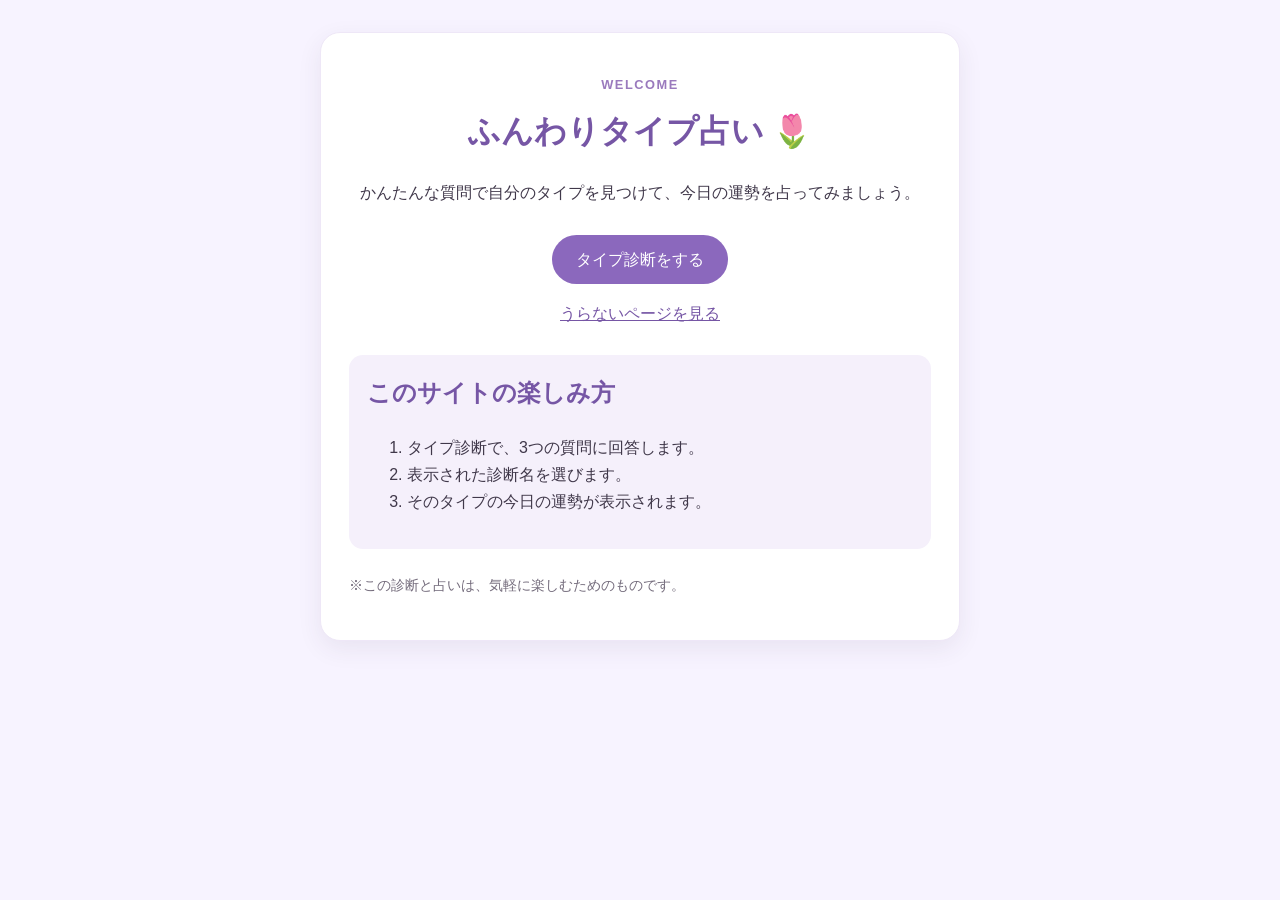
==== fortune-type-site/index.html @ b588c643 "ふんわりタイプうらない" ====
<!DOCTYPE html>
<html lang="ja">
<head>
  <meta charset="UTF-8">
  <meta name="viewport" content="width=device-width, initial-scale=1">
  <title>ふんわりタイプ占い</title>
  <link rel="stylesheet" href="css/style.css">
</head>
<body>
  <main class="card">
    <p class="eyebrow">WELCOME</p>
    <h1>ふんわりタイプ占い 🌷</h1>
    <p class="intro">
      かんたんな質問で自分のタイプを見つけて、今日の運勢を占ってみましょう。
    </p>

    <nav class="page-links" aria-label="ページ一覧">
      <a class="button" href="diagnosis.html">タイプ診断をする</a>
      <a class="text-link" href="fortune.html">うらないページを見る</a>
    </nav>

    <section class="info">
      <h2>このサイトの楽しみ方</h2>
      <ol>
        <li>タイプ診断で、3つの質問に回答します。</li>
        <li>表示された診断名を選びます。</li>
        <li>そのタイプの今日の運勢が表示されます。</li>
      </ol>
    </section>

    <p class="note">
      ※この診断と占いは、気軽に楽しむためのものです。
    </p>
  </main>
</body>
</html>
---- fortune-type-site/css/style.css ----
* {
  box-sizing: border-box;
}

body {
  margin: 0;
  padding: 32px 16px;
  background: #f7f3ff;
  color: #40384a;
  font-family: sans-serif;
  line-height: 1.7;
}

.card {
  max-width: 640px;
  margin: 0 auto;
  padding: 28px;
  background: #fff;
  border: 1px solid #eee7f7;
  border-radius: 20px;
  box-shadow: 0 8px 24px rgba(64, 56, 74, 0.08);
}

.eyebrow {
  margin-bottom: 4px;
  color: #9a7abd;
  font-size: 0.8rem;
  font-weight: bold;
  letter-spacing: 0.12em;
  text-align: center;
}

h1,
h2 {
  color: #7656a5;
}

h1 {
  margin-top: 8px;
  text-align: center;
}

.intro {
  margin-bottom: 28px;
  text-align: center;
}

.page-links {
  display: grid;
  justify-items: center;
  gap: 16px;
  margin: 28px 0;
}

.button {
  display: inline-block;
  padding: 11px 24px;
  border: 0;
  border-radius: 999px;
  background: #8b68bd;
  color: #fff;
  font: inherit;
  text-align: center;
  text-decoration: none;
  cursor: pointer;
}

.button:hover {
  background: #72519f;
}

.text-link {
  color: #7656a5;
}

.info,
.result {
  margin-top: 24px;
  padding: 18px;
  border-radius: 14px;
  background: #f5f0fb;
}

.info h2,
.result h2 {
  margin-top: 0;
}

.question {
  margin: 18px 0;
  padding: 16px;
  border: 1px solid #e5dcef;
  border-radius: 12px;
}

.question legend {
  padding: 0 6px;
  font-weight: bold;
}

.question label {
  display: inline-block;
  margin: 8px 18px 0 0;
  cursor: pointer;
}

input[type="radio"] {
  accent-color: #8b68bd;
}

form > .button {
  display: block;
  margin: 24px auto;
}

.lucky-item {
  font-weight: bold;
}

.note {
  margin-top: 24px;
  color: #756d7d;
  font-size: 0.9rem;
}

.result-illustration {
  margin: 8px auto;
  font-size: 4.5rem;
  line-height: 1.3;
  text-align: center;
}

.result-title {
  margin: 8px 0;
  color: #7656a5;
  font-size: 1.8rem;
  text-align: center;
}

#result-text {
  text-align: center;
}

.fortune-result {
  text-align: center;
}

.fortune-type-label {
  margin-bottom: 0;
  color: #756d7d;
}

.type-illustration {
  margin: 4px 0;
  font-size: 4.5rem;
  line-height: 1.3;
}

.fortune-type-name {
  margin: 0 0 20px;
  font-size: 1.7rem;
}

.weather-box {
  display: inline-block;
  min-width: 150px;
  padding: 12px 24px;
  border-radius: 18px;
  background: #fff;
}

.weather-icon {
  font-size: 3.5rem;
  line-height: 1.2;
}

.weather-label {
  margin: 4px 0 0;
  color: #7656a5;
  font-weight: bold;
}

.fortune-message {
  margin: 22px 0 12px;
  font-size: 1.1rem;
}

@media (max-width: 480px) {
  .card {
    padding: 22px 18px;
  }
}
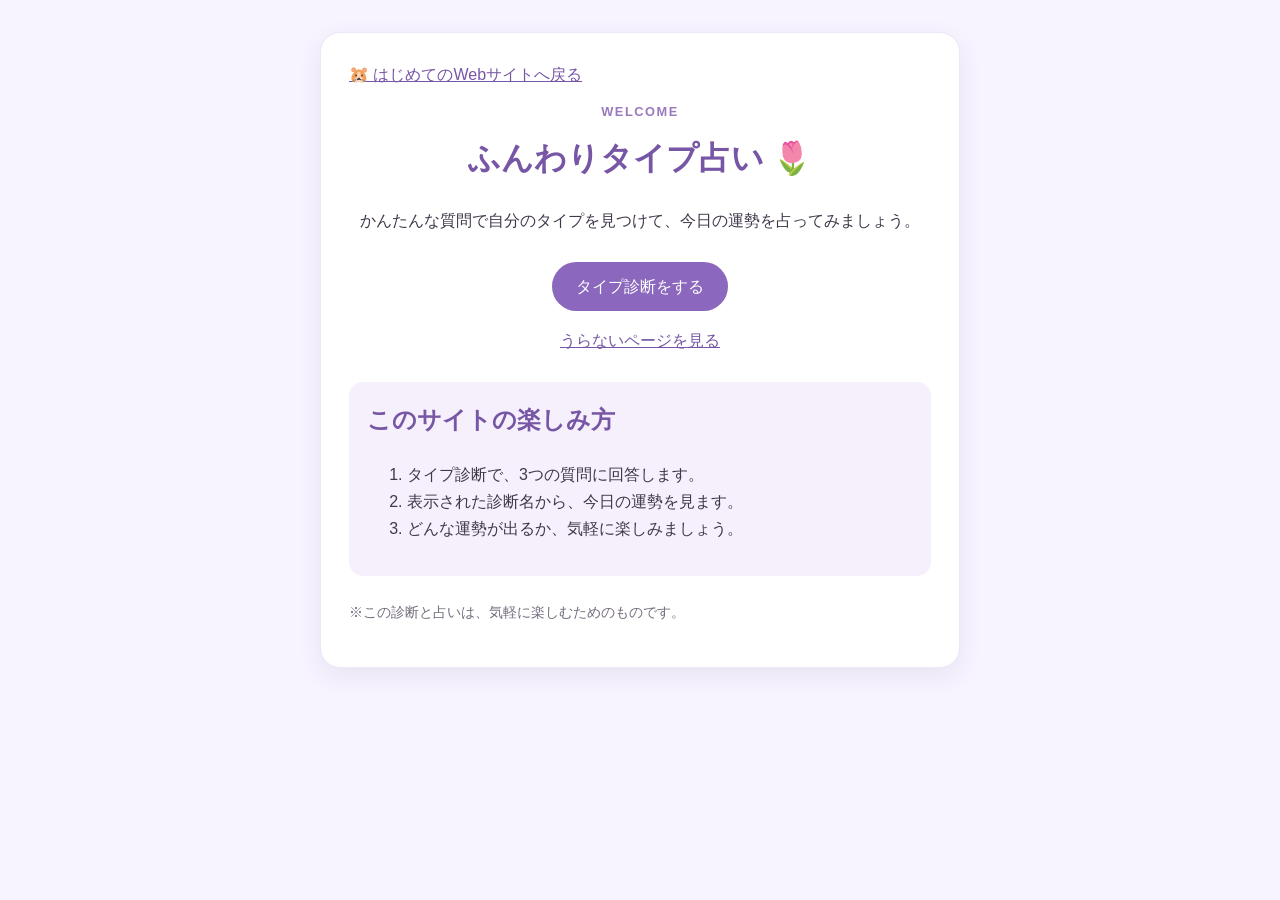
==== commit bbab878f: "更新" ====
--- a/fortune-type-site/index.html
+++ b/fortune-type-site/index.html
@@ -8,6 +8,8 @@
 </head>
 <body>
   <main class="card">
+    <a class="text-link" href="../index.html">🐹 はじめてのWebサイトへ戻る</a>
+
     <p class="eyebrow">WELCOME</p>
     <h1>ふんわりタイプ占い 🌷</h1>
     <p class="intro">
@@ -23,8 +25,8 @@
       <h2>このサイトの楽しみ方</h2>
       <ol>
         <li>タイプ診断で、3つの質問に回答します。</li>
-        <li>表示された診断名を選びます。</li>
-        <li>そのタイプの今日の運勢が表示されます。</li>
+        <li>表示された診断名から、今日の運勢を見ます。</li>
+        <li>どんな運勢が出るか、気軽に楽しみましょう。</li>
       </ol>
     </section>
 
